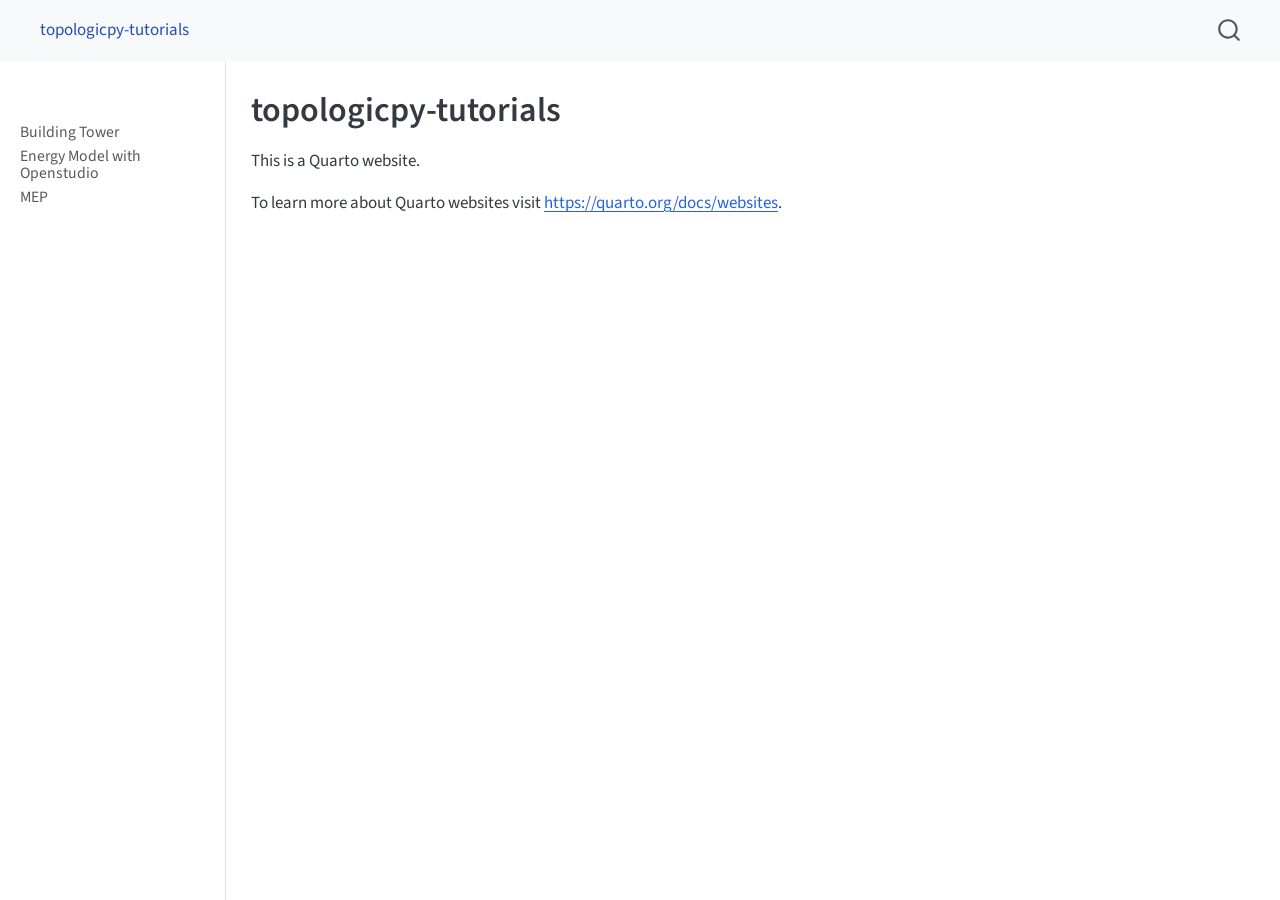
==== index.html @ 781d4021 "Deploying to gh-pages from @ jgunstone/topologicpy@fc173b218eaef3ebe92a2e4ca13ceb3c57551bf5 🚀" ====
<!DOCTYPE html>
<html xmlns="http://www.w3.org/1999/xhtml" lang="en" xml:lang="en"><head>

<meta charset="utf-8">
<meta name="generator" content="quarto-1.8.27">

<meta name="viewport" content="width=device-width, initial-scale=1.0, user-scalable=yes">


<title>topologicpy-tutorials</title>
<style>
code{white-space: pre-wrap;}
span.smallcaps{font-variant: small-caps;}
div.columns{display: flex; gap: min(4vw, 1.5em);}
div.column{flex: auto; overflow-x: auto;}
div.hanging-indent{margin-left: 1.5em; text-indent: -1.5em;}
ul.task-list{list-style: none;}
ul.task-list li input[type="checkbox"] {
  width: 0.8em;
  margin: 0 0.8em 0.2em -1em; /* quarto-specific, see https://github.com/quarto-dev/quarto-cli/issues/4556 */ 
  vertical-align: middle;
}
</style>


<script src="site_libs/quarto-nav/quarto-nav.js"></script>
<script src="site_libs/quarto-nav/headroom.min.js"></script>
<script src="site_libs/clipboard/clipboard.min.js"></script>
<script src="site_libs/quarto-search/autocomplete.umd.js"></script>
<script src="site_libs/quarto-search/fuse.min.js"></script>
<script src="site_libs/quarto-search/quarto-search.js"></script>
<meta name="quarto:offset" content="./">
<script src="site_libs/quarto-html/quarto.js" type="module"></script>
<script src="site_libs/quarto-html/tabsets/tabsets.js" type="module"></script>
<script src="site_libs/quarto-html/axe/axe-check.js" type="module"></script>
<script src="site_libs/quarto-html/popper.min.js"></script>
<script src="site_libs/quarto-html/tippy.umd.min.js"></script>
<script src="site_libs/quarto-html/anchor.min.js"></script>
<link href="site_libs/quarto-html/tippy.css" rel="stylesheet">
<link href="site_libs/quarto-html/quarto-syntax-highlighting-ed96de9b727972fe78a7b5d16c58bf87.css" rel="stylesheet" id="quarto-text-highlighting-styles">
<script src="site_libs/bootstrap/bootstrap.min.js"></script>
<link href="site_libs/bootstrap/bootstrap-icons.css" rel="stylesheet">
<link href="site_libs/bootstrap/bootstrap-5a39f90c390e904bb61d22d5c4eae9eb.min.css" rel="stylesheet" append-hash="true" id="quarto-bootstrap" data-mode="light">
<script id="quarto-search-options" type="application/json">{
  "location": "navbar",
  "copy-button": false,
  "collapse-after": 3,
  "panel-placement": "end",
  "type": "overlay",
  "limit": 50,
  "keyboard-shortcut": [
    "f",
    "/",
    "s"
  ],
  "show-item-context": false,
  "language": {
    "search-no-results-text": "No results",
    "search-matching-documents-text": "matching documents",
    "search-copy-link-title": "Copy link to search",
    "search-hide-matches-text": "Hide additional matches",
    "search-more-match-text": "more match in this document",
    "search-more-matches-text": "more matches in this document",
    "search-clear-button-title": "Clear",
    "search-text-placeholder": "",
    "search-detached-cancel-button-title": "Cancel",
    "search-submit-button-title": "Submit",
    "search-label": "Search"
  }
}</script>


<link rel="stylesheet" href="styles.css">
</head>

<body class="nav-sidebar docked nav-fixed quarto-light">

<div id="quarto-search-results"></div>
  <header id="quarto-header" class="headroom fixed-top">
    <nav class="navbar navbar-expand-lg " data-bs-theme="dark">
      <div class="navbar-container container-fluid">
            <div id="quarto-search" class="" title="Search"></div>
          <button class="navbar-toggler" type="button" data-bs-toggle="collapse" data-bs-target="#navbarCollapse" aria-controls="navbarCollapse" role="menu" aria-expanded="false" aria-label="Toggle navigation" onclick="if (window.quartoToggleHeadroom) { window.quartoToggleHeadroom(); }">
  <span class="navbar-toggler-icon"></span>
</button>
          <div class="collapse navbar-collapse" id="navbarCollapse">
            <ul class="navbar-nav navbar-nav-scroll me-auto">
  <li class="nav-item">
    <a class="nav-link active" href="./index.html" aria-current="page"> 
<span class="menu-text">topologicpy-tutorials</span></a>
  </li>  
</ul>
          </div> <!-- /navcollapse -->
            <div class="quarto-navbar-tools">
</div>
      </div> <!-- /container-fluid -->
    </nav>
  <nav class="quarto-secondary-nav">
    <div class="container-fluid d-flex">
      <button type="button" class="quarto-btn-toggle btn" data-bs-toggle="collapse" role="button" data-bs-target=".quarto-sidebar-collapse-item" aria-controls="quarto-sidebar" aria-expanded="false" aria-label="Toggle sidebar navigation" onclick="if (window.quartoToggleHeadroom) { window.quartoToggleHeadroom(); }">
        <i class="bi bi-layout-text-sidebar-reverse"></i>
      </button>
        <nav class="quarto-page-breadcrumbs" aria-label="breadcrumb"><ol class="breadcrumb"><li class="breadcrumb-item">topologicpy-tutorials</li></ol></nav>
        <a class="flex-grow-1" role="navigation" data-bs-toggle="collapse" data-bs-target=".quarto-sidebar-collapse-item" aria-controls="quarto-sidebar" aria-expanded="false" aria-label="Toggle sidebar navigation" onclick="if (window.quartoToggleHeadroom) { window.quartoToggleHeadroom(); }">      
        </a>
      <button type="button" class="btn quarto-search-button" aria-label="Search" onclick="window.quartoOpenSearch();">
        <i class="bi bi-search"></i>
      </button>
    </div>
  </nav>
</header>
<!-- content -->
<div id="quarto-content" class="quarto-container page-columns page-rows-contents page-layout-article page-navbar">
<!-- sidebar -->
  <nav id="quarto-sidebar" class="sidebar collapse collapse-horizontal quarto-sidebar-collapse-item sidebar-navigation docked overflow-auto">
        <div class="mt-2 flex-shrink-0 align-items-center">
        <div class="sidebar-search">
        <div id="quarto-search" class="" title="Search"></div>
        </div>
        </div>
    <div class="sidebar-menu-container"> 
    <ul class="list-unstyled mt-1">
        <li class="sidebar-item">
  <div class="sidebar-item-container"> 
  <a href="./Building_Tower.html" class="sidebar-item-text sidebar-link">
 <span class="menu-text">Building Tower</span></a>
  </div>
</li>
        <li class="sidebar-item">
  <div class="sidebar-item-container"> 
  <a href="./EnergyModel.html" class="sidebar-item-text sidebar-link">
 <span class="menu-text">Energy Model with Openstudio</span></a>
  </div>
</li>
        <li class="sidebar-item">
  <div class="sidebar-item-container"> 
  <a href="./MEP.html" class="sidebar-item-text sidebar-link">
 <span class="menu-text">MEP</span></a>
  </div>
</li>
    </ul>
    </div>
</nav>
<div id="quarto-sidebar-glass" class="quarto-sidebar-collapse-item" data-bs-toggle="collapse" data-bs-target=".quarto-sidebar-collapse-item"></div>
<!-- margin-sidebar -->
    <div id="quarto-margin-sidebar" class="sidebar margin-sidebar zindex-bottom">
        
    </div>
<!-- main -->
<main class="content" id="quarto-document-content">

<header id="title-block-header" class="quarto-title-block default">
<div class="quarto-title">
<h1 class="title">topologicpy-tutorials</h1>
</div>



<div class="quarto-title-meta">

    
  
    
  </div>
  


</header>


<p>This is a Quarto website.</p>
<p>To learn more about Quarto websites visit <a href="https://quarto.org/docs/websites" class="uri">https://quarto.org/docs/websites</a>.</p>



</main> <!-- /main -->
<script id="quarto-html-after-body" type="application/javascript">
  window.document.addEventListener("DOMContentLoaded", function (event) {
    const icon = "";
    const anchorJS = new window.AnchorJS();
    anchorJS.options = {
      placement: 'right',
      icon: icon
    };
    anchorJS.add('.anchored');
    const isCodeAnnotation = (el) => {
      for (const clz of el.classList) {
        if (clz.startsWith('code-annotation-')) {                     
          return true;
        }
      }
      return false;
    }
    const onCopySuccess = function(e) {
      // button target
      const button = e.trigger;
      // don't keep focus
      button.blur();
      // flash "checked"
      button.classList.add('code-copy-button-checked');
      var currentTitle = button.getAttribute("title");
      button.setAttribute("title", "Copied!");
      let tooltip;
      if (window.bootstrap) {
        button.setAttribute("data-bs-toggle", "tooltip");
        button.setAttribute("data-bs-placement", "left");
        button.setAttribute("data-bs-title", "Copied!");
        tooltip = new bootstrap.Tooltip(button, 
          { trigger: "manual", 
            customClass: "code-copy-button-tooltip",
            offset: [0, -8]});
        tooltip.show();    
      }
      setTimeout(function() {
        if (tooltip) {
          tooltip.hide();
          button.removeAttribute("data-bs-title");
          button.removeAttribute("data-bs-toggle");
          button.removeAttribute("data-bs-placement");
        }
        button.setAttribute("title", currentTitle);
        button.classList.remove('code-copy-button-checked');
      }, 1000);
      // clear code selection
      e.clearSelection();
    }
    const getTextToCopy = function(trigger) {
      const outerScaffold = trigger.parentElement.cloneNode(true);
      const codeEl = outerScaffold.querySelector('code');
      for (const childEl of codeEl.children) {
        if (isCodeAnnotation(childEl)) {
          childEl.remove();
        }
      }
      return codeEl.innerText;
    }
    const clipboard = new window.ClipboardJS('.code-copy-button:not([data-in-quarto-modal])', {
      text: getTextToCopy
    });
    clipboard.on('success', onCopySuccess);
    if (window.document.getElementById('quarto-embedded-source-code-modal')) {
      const clipboardModal = new window.ClipboardJS('.code-copy-button[data-in-quarto-modal]', {
        text: getTextToCopy,
        container: window.document.getElementById('quarto-embedded-source-code-modal')
      });
      clipboardModal.on('success', onCopySuccess);
    }
      var localhostRegex = new RegExp(/^(?:http|https):\/\/localhost\:?[0-9]*\//);
      var mailtoRegex = new RegExp(/^mailto:/);
        var filterRegex = new RegExp('/' + window.location.host + '/');
      var isInternal = (href) => {
          return filterRegex.test(href) || localhostRegex.test(href) || mailtoRegex.test(href);
      }
      // Inspect non-navigation links and adorn them if external
     var links = window.document.querySelectorAll('a[href]:not(.nav-link):not(.navbar-brand):not(.toc-action):not(.sidebar-link):not(.sidebar-item-toggle):not(.pagination-link):not(.no-external):not([aria-hidden]):not(.dropdown-item):not(.quarto-navigation-tool):not(.about-link)');
      for (var i=0; i<links.length; i++) {
        const link = links[i];
        if (!isInternal(link.href)) {
          // undo the damage that might have been done by quarto-nav.js in the case of
          // links that we want to consider external
          if (link.dataset.originalHref !== undefined) {
            link.href = link.dataset.originalHref;
          }
        }
      }
    function tippyHover(el, contentFn, onTriggerFn, onUntriggerFn) {
      const config = {
        allowHTML: true,
        maxWidth: 500,
        delay: 100,
        arrow: false,
        appendTo: function(el) {
            return el.parentElement;
        },
        interactive: true,
        interactiveBorder: 10,
        theme: 'quarto',
        placement: 'bottom-start',
      };
      if (contentFn) {
        config.content = contentFn;
      }
      if (onTriggerFn) {
        config.onTrigger = onTriggerFn;
      }
      if (onUntriggerFn) {
        config.onUntrigger = onUntriggerFn;
      }
      window.tippy(el, config); 
    }
    const noterefs = window.document.querySelectorAll('a[role="doc-noteref"]');
    for (var i=0; i<noterefs.length; i++) {
      const ref = noterefs[i];
      tippyHover(ref, function() {
        // use id or data attribute instead here
        let href = ref.getAttribute('data-footnote-href') || ref.getAttribute('href');
        try { href = new URL(href).hash; } catch {}
        const id = href.replace(/^#\/?/, "");
        const note = window.document.getElementById(id);
        if (note) {
          return note.innerHTML;
        } else {
          return "";
        }
      });
    }
    const xrefs = window.document.querySelectorAll('a.quarto-xref');
    const processXRef = (id, note) => {
      // Strip column container classes
      const stripColumnClz = (el) => {
        el.classList.remove("page-full", "page-columns");
        if (el.children) {
          for (const child of el.children) {
            stripColumnClz(child);
          }
        }
      }
      stripColumnClz(note)
      if (id === null || id.startsWith('sec-')) {
        // Special case sections, only their first couple elements
        const container = document.createElement("div");
        if (note.children && note.children.length > 2) {
          container.appendChild(note.children[0].cloneNode(true));
          for (let i = 1; i < note.children.length; i++) {
            const child = note.children[i];
            if (child.tagName === "P" && child.innerText === "") {
              continue;
            } else {
              container.appendChild(child.cloneNode(true));
              break;
            }
          }
          if (window.Quarto?.typesetMath) {
            window.Quarto.typesetMath(container);
          }
          return container.innerHTML
        } else {
          if (window.Quarto?.typesetMath) {
            window.Quarto.typesetMath(note);
          }
          return note.innerHTML;
        }
      } else {
        // Remove any anchor links if they are present
        const anchorLink = note.querySelector('a.anchorjs-link');
        if (anchorLink) {
          anchorLink.remove();
        }
        if (window.Quarto?.typesetMath) {
          window.Quarto.typesetMath(note);
        }
        if (note.classList.contains("callout")) {
          return note.outerHTML;
        } else {
          return note.innerHTML;
        }
      }
    }
    for (var i=0; i<xrefs.length; i++) {
      const xref = xrefs[i];
      tippyHover(xref, undefined, function(instance) {
        instance.disable();
        let url = xref.getAttribute('href');
        let hash = undefined; 
        if (url.startsWith('#')) {
          hash = url;
        } else {
          try { hash = new URL(url).hash; } catch {}
        }
        if (hash) {
          const id = hash.replace(/^#\/?/, "");
          const note = window.document.getElementById(id);
          if (note !== null) {
            try {
              const html = processXRef(id, note.cloneNode(true));
              instance.setContent(html);
            } finally {
              instance.enable();
              instance.show();
            }
          } else {
            // See if we can fetch this
            fetch(url.split('#')[0])
            .then(res => res.text())
            .then(html => {
              const parser = new DOMParser();
              const htmlDoc = parser.parseFromString(html, "text/html");
              const note = htmlDoc.getElementById(id);
              if (note !== null) {
                const html = processXRef(id, note);
                instance.setContent(html);
              } 
            }).finally(() => {
              instance.enable();
              instance.show();
            });
          }
        } else {
          // See if we can fetch a full url (with no hash to target)
          // This is a special case and we should probably do some content thinning / targeting
          fetch(url)
          .then(res => res.text())
          .then(html => {
            const parser = new DOMParser();
            const htmlDoc = parser.parseFromString(html, "text/html");
            const note = htmlDoc.querySelector('main.content');
            if (note !== null) {
              // This should only happen for chapter cross references
              // (since there is no id in the URL)
              // remove the first header
              if (note.children.length > 0 && note.children[0].tagName === "HEADER") {
                note.children[0].remove();
              }
              const html = processXRef(null, note);
              instance.setContent(html);
            } 
          }).finally(() => {
            instance.enable();
            instance.show();
          });
        }
      }, function(instance) {
      });
    }
        let selectedAnnoteEl;
        const selectorForAnnotation = ( cell, annotation) => {
          let cellAttr = 'data-code-cell="' + cell + '"';
          let lineAttr = 'data-code-annotation="' +  annotation + '"';
          const selector = 'span[' + cellAttr + '][' + lineAttr + ']';
          return selector;
        }
        const selectCodeLines = (annoteEl) => {
          const doc = window.document;
          const targetCell = annoteEl.getAttribute("data-target-cell");
          const targetAnnotation = annoteEl.getAttribute("data-target-annotation");
          const annoteSpan = window.document.querySelector(selectorForAnnotation(targetCell, targetAnnotation));
          const lines = annoteSpan.getAttribute("data-code-lines").split(",");
          const lineIds = lines.map((line) => {
            return targetCell + "-" + line;
          })
          let top = null;
          let height = null;
          let parent = null;
          if (lineIds.length > 0) {
              //compute the position of the single el (top and bottom and make a div)
              const el = window.document.getElementById(lineIds[0]);
              top = el.offsetTop;
              height = el.offsetHeight;
              parent = el.parentElement.parentElement;
            if (lineIds.length > 1) {
              const lastEl = window.document.getElementById(lineIds[lineIds.length - 1]);
              const bottom = lastEl.offsetTop + lastEl.offsetHeight;
              height = bottom - top;
            }
            if (top !== null && height !== null && parent !== null) {
              // cook up a div (if necessary) and position it 
              let div = window.document.getElementById("code-annotation-line-highlight");
              if (div === null) {
                div = window.document.createElement("div");
                div.setAttribute("id", "code-annotation-line-highlight");
                div.style.position = 'absolute';
                parent.appendChild(div);
              }
              div.style.top = top - 2 + "px";
              div.style.height = height + 4 + "px";
              div.style.left = 0;
              let gutterDiv = window.document.getElementById("code-annotation-line-highlight-gutter");
              if (gutterDiv === null) {
                gutterDiv = window.document.createElement("div");
                gutterDiv.setAttribute("id", "code-annotation-line-highlight-gutter");
                gutterDiv.style.position = 'absolute';
                const codeCell = window.document.getElementById(targetCell);
                const gutter = codeCell.querySelector('.code-annotation-gutter');
                gutter.appendChild(gutterDiv);
              }
              gutterDiv.style.top = top - 2 + "px";
              gutterDiv.style.height = height + 4 + "px";
            }
            selectedAnnoteEl = annoteEl;
          }
        };
        const unselectCodeLines = () => {
          const elementsIds = ["code-annotation-line-highlight", "code-annotation-line-highlight-gutter"];
          elementsIds.forEach((elId) => {
            const div = window.document.getElementById(elId);
            if (div) {
              div.remove();
            }
          });
          selectedAnnoteEl = undefined;
        };
          // Handle positioning of the toggle
      window.addEventListener(
        "resize",
        throttle(() => {
          elRect = undefined;
          if (selectedAnnoteEl) {
            selectCodeLines(selectedAnnoteEl);
          }
        }, 10)
      );
      function throttle(fn, ms) {
      let throttle = false;
      let timer;
        return (...args) => {
          if(!throttle) { // first call gets through
              fn.apply(this, args);
              throttle = true;
          } else { // all the others get throttled
              if(timer) clearTimeout(timer); // cancel #2
              timer = setTimeout(() => {
                fn.apply(this, args);
                timer = throttle = false;
              }, ms);
          }
        };
      }
        // Attach click handler to the DT
        const annoteDls = window.document.querySelectorAll('dt[data-target-cell]');
        for (const annoteDlNode of annoteDls) {
          annoteDlNode.addEventListener('click', (event) => {
            const clickedEl = event.target;
            if (clickedEl !== selectedAnnoteEl) {
              unselectCodeLines();
              const activeEl = window.document.querySelector('dt[data-target-cell].code-annotation-active');
              if (activeEl) {
                activeEl.classList.remove('code-annotation-active');
              }
              selectCodeLines(clickedEl);
              clickedEl.classList.add('code-annotation-active');
            } else {
              // Unselect the line
              unselectCodeLines();
              clickedEl.classList.remove('code-annotation-active');
            }
          });
        }
    const findCites = (el) => {
      const parentEl = el.parentElement;
      if (parentEl) {
        const cites = parentEl.dataset.cites;
        if (cites) {
          return {
            el,
            cites: cites.split(' ')
          };
        } else {
          return findCites(el.parentElement)
        }
      } else {
        return undefined;
      }
    };
    var bibliorefs = window.document.querySelectorAll('a[role="doc-biblioref"]');
    for (var i=0; i<bibliorefs.length; i++) {
      const ref = bibliorefs[i];
      const citeInfo = findCites(ref);
      if (citeInfo) {
        tippyHover(citeInfo.el, function() {
          var popup = window.document.createElement('div');
          citeInfo.cites.forEach(function(cite) {
            var citeDiv = window.document.createElement('div');
            citeDiv.classList.add('hanging-indent');
            citeDiv.classList.add('csl-entry');
            var biblioDiv = window.document.getElementById('ref-' + cite);
            if (biblioDiv) {
              citeDiv.innerHTML = biblioDiv.innerHTML;
            }
            popup.appendChild(citeDiv);
          });
          return popup.innerHTML;
        });
      }
    }
  });
  </script>
</div> <!-- /content -->




</body></html>
---- site_libs/quarto-html/tippy.css ----
.tippy-box[data-animation=fade][data-state=hidden]{opacity:0}[data-tippy-root]{max-width:calc(100vw - 10px)}.tippy-box{position:relative;background-color:#333;color:#fff;border-radius:4px;font-size:14px;line-height:1.4;white-space:normal;outline:0;transition-property:transform,visibility,opacity}.tippy-box[data-placement^=top]>.tippy-arrow{bottom:0}.tippy-box[data-placement^=top]>.tippy-arrow:before{bottom:-7px;left:0;border-width:8px 8px 0;border-top-color:initial;transform-origin:center top}.tippy-box[data-placement^=bottom]>.tippy-arrow{top:0}.tippy-box[data-placement^=bottom]>.tippy-arrow:before{top:-7px;left:0;border-width:0 8px 8px;border-bottom-color:initial;transform-origin:center bottom}.tippy-box[data-placement^=left]>.tippy-arrow{right:0}.tippy-box[data-placement^=left]>.tippy-arrow:before{border-width:8px 0 8px 8px;border-left-color:initial;right:-7px;transform-origin:center left}.tippy-box[data-placement^=right]>.tippy-arrow{left:0}.tippy-box[data-placement^=right]>.tippy-arrow:before{left:-7px;border-width:8px 8px 8px 0;border-right-color:initial;transform-origin:center right}.tippy-box[data-inertia][data-state=visible]{transition-timing-function:cubic-bezier(.54,1.5,.38,1.11)}.tippy-arrow{width:16px;height:16px;color:#333}.tippy-arrow:before{content:"";position:absolute;border-color:transparent;border-style:solid}.tippy-content{position:relative;padding:5px 9px;z-index:1}
---- site_libs/quarto-html/quarto-syntax-highlighting-ed96de9b727972fe78a7b5d16c58bf87.css ----
/* quarto syntax highlight colors */
:root {
  --quarto-hl-ot-color: #003B4F;
  --quarto-hl-at-color: #657422;
  --quarto-hl-ss-color: #20794D;
  --quarto-hl-an-color: #5E5E5E;
  --quarto-hl-fu-color: #4758AB;
  --quarto-hl-st-color: #20794D;
  --quarto-hl-cf-color: #003B4F;
  --quarto-hl-op-color: #5E5E5E;
  --quarto-hl-er-color: #AD0000;
  --quarto-hl-bn-color: #AD0000;
  --quarto-hl-al-color: #AD0000;
  --quarto-hl-va-color: #111111;
  --quarto-hl-bu-color: inherit;
  --quarto-hl-ex-color: inherit;
  --quarto-hl-pp-color: #AD0000;
  --quarto-hl-in-color: #5E5E5E;
  --quarto-hl-vs-color: #20794D;
  --quarto-hl-wa-color: #5E5E5E;
  --quarto-hl-do-color: #5E5E5E;
  --quarto-hl-im-color: #00769E;
  --quarto-hl-ch-color: #20794D;
  --quarto-hl-dt-color: #AD0000;
  --quarto-hl-fl-color: #AD0000;
  --quarto-hl-co-color: #5E5E5E;
  --quarto-hl-cv-color: #5E5E5E;
  --quarto-hl-cn-color: #8f5902;
  --quarto-hl-sc-color: #5E5E5E;
  --quarto-hl-dv-color: #AD0000;
  --quarto-hl-kw-color: #003B4F;
}

/* other quarto variables */
:root {
  --quarto-font-monospace: SFMono-Regular, Menlo, Monaco, Consolas, "Liberation Mono", "Courier New", monospace;
}

/* syntax highlight based on Pandoc's rules */
pre > code.sourceCode > span {
  color: #003B4F;
}

code.sourceCode > span {
  color: #003B4F;
}

div.sourceCode,
div.sourceCode pre.sourceCode {
  color: #003B4F;
}

/* Normal */
code span {
  color: #003B4F;
}

/* Alert */
code span.al {
  color: #AD0000;
  font-style: inherit;
}

/* Annotation */
code span.an {
  color: #5E5E5E;
  font-style: inherit;
}

/* Attribute */
code span.at {
  color: #657422;
  font-style: inherit;
}

/* BaseN */
code span.bn {
  color: #AD0000;
  font-style: inherit;
}

/* BuiltIn */
code span.bu {
  font-style: inherit;
}

/* ControlFlow */
code span.cf {
  color: #003B4F;
  font-weight: bold;
  font-style: inherit;
}

/* Char */
code span.ch {
  color: #20794D;
  font-style: inherit;
}

/* Constant */
code span.cn {
  color: #8f5902;
  font-style: inherit;
}

/* Comment */
code span.co {
  color: #5E5E5E;
  font-style: inherit;
}

/* CommentVar */
code span.cv {
  color: #5E5E5E;
  font-style: italic;
}

/* Documentation */
code span.do {
  color: #5E5E5E;
  font-style: italic;
}

/* DataType */
code span.dt {
  color: #AD0000;
  font-style: inherit;
}

/* DecVal */
code span.dv {
  color: #AD0000;
  font-style: inherit;
}

/* Error */
code span.er {
  color: #AD0000;
  font-style: inherit;
}

/* Extension */
code span.ex {
  font-style: inherit;
}

/* Float */
code span.fl {
  color: #AD0000;
  font-style: inherit;
}

/* Function */
code span.fu {
  color: #4758AB;
  font-style: inherit;
}

/* Import */
code span.im {
  color: #00769E;
  font-style: inherit;
}

/* Information */
code span.in {
  color: #5E5E5E;
  font-style: inherit;
}

/* Keyword */
code span.kw {
  color: #003B4F;
  font-weight: bold;
  font-style: inherit;
}

/* Operator */
code span.op {
  color: #5E5E5E;
  font-style: inherit;
}

/* Other */
code span.ot {
  color: #003B4F;
  font-style: inherit;
}

/* Preprocessor */
code span.pp {
  color: #AD0000;
  font-style: inherit;
}

/* SpecialChar */
code span.sc {
  color: #5E5E5E;
  font-style: inherit;
}

/* SpecialString */
code span.ss {
  color: #20794D;
  font-style: inherit;
}

/* String */
code span.st {
  color: #20794D;
  font-style: inherit;
}

/* Variable */
code span.va {
  color: #111111;
  font-style: inherit;
}

/* VerbatimString */
code span.vs {
  color: #20794D;
  font-style: inherit;
}

/* Warning */
code span.wa {
  color: #5E5E5E;
  font-style: italic;
}

.prevent-inlining {
  content: "</";
}

/*# sourceMappingURL=0920dd6d7437995b8cdf7429764427b1.css.map */
---- styles.css ----
/* css styles */
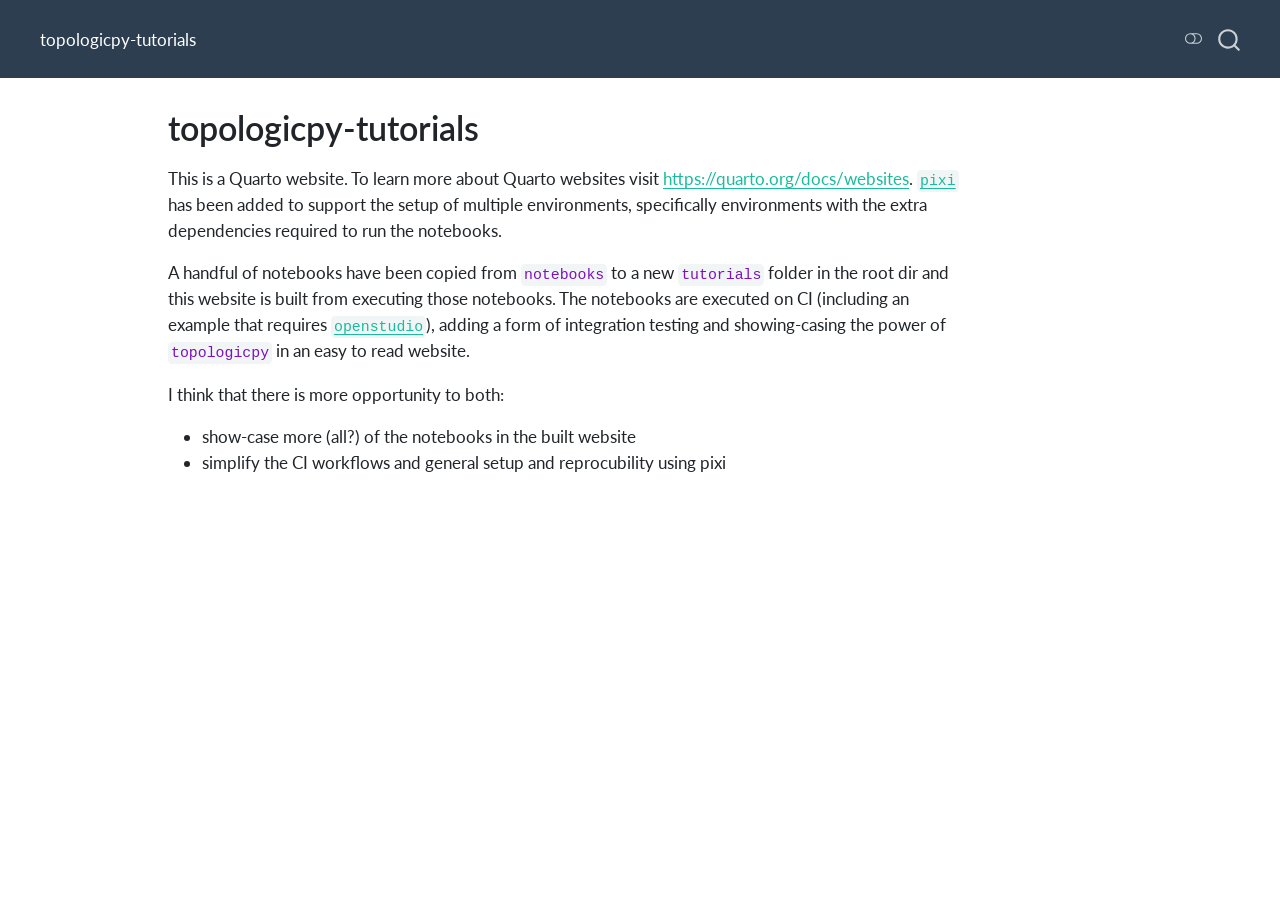
==== commit ed44770f: "Deploying to gh-pages from @ jgunstone/topologicpy@c0ef4512e429c3b437f8499de132da618a3600ac 🚀" ====
--- a/index.html
+++ b/index.html
@@ -37,10 +37,14 @@
 <script src="site_libs/quarto-html/tippy.umd.min.js"></script>
 <script src="site_libs/quarto-html/anchor.min.js"></script>
 <link href="site_libs/quarto-html/tippy.css" rel="stylesheet">
-<link href="site_libs/quarto-html/quarto-syntax-highlighting-ed96de9b727972fe78a7b5d16c58bf87.css" rel="stylesheet" id="quarto-text-highlighting-styles">
+<link href="site_libs/quarto-html/quarto-syntax-highlighting-ed96de9b727972fe78a7b5d16c58bf87.css" rel="stylesheet" class="quarto-color-scheme" id="quarto-text-highlighting-styles">
+<link href="site_libs/quarto-html/quarto-syntax-highlighting-dark-4d9afe2b8d18ee9fa5d0d57b5ed4214d.css" rel="stylesheet" class="quarto-color-scheme quarto-color-alternate" id="quarto-text-highlighting-styles">
+<link href="site_libs/quarto-html/quarto-syntax-highlighting-ed96de9b727972fe78a7b5d16c58bf87.css" rel="stylesheet" class="quarto-color-scheme-extra" id="quarto-text-highlighting-styles">
 <script src="site_libs/bootstrap/bootstrap.min.js"></script>
 <link href="site_libs/bootstrap/bootstrap-icons.css" rel="stylesheet">
-<link href="site_libs/bootstrap/bootstrap-5a39f90c390e904bb61d22d5c4eae9eb.min.css" rel="stylesheet" append-hash="true" id="quarto-bootstrap" data-mode="light">
+<link href="site_libs/bootstrap/bootstrap-09db7b91c76ad24a862351fa19b58de7.min.css" rel="stylesheet" append-hash="true" class="quarto-color-scheme" id="quarto-bootstrap" data-mode="light">
+<link href="site_libs/bootstrap/bootstrap-dark-cad6db429cd7bb5a19799e7468fdf4a5.min.css" rel="stylesheet" append-hash="true" class="quarto-color-scheme quarto-color-alternate" id="quarto-bootstrap" data-mode="dark">
+<link href="site_libs/bootstrap/bootstrap-09db7b91c76ad24a862351fa19b58de7.min.css" rel="stylesheet" append-hash="true" class="quarto-color-scheme-extra" id="quarto-bootstrap" data-mode="light">
 <script id="quarto-search-options" type="application/json">{
   "location": "navbar",
   "copy-button": false,
@@ -73,7 +77,169 @@
 <link rel="stylesheet" href="styles.css">
 </head>
 
-<body class="nav-sidebar docked nav-fixed quarto-light">
+<body class="nav-fixed quarto-light"><script id="quarto-html-before-body" type="application/javascript">
+    const toggleBodyColorMode = (bsSheetEl) => {
+      const mode = bsSheetEl.getAttribute("data-mode");
+      const bodyEl = window.document.querySelector("body");
+      if (mode === "dark") {
+        bodyEl.classList.add("quarto-dark");
+        bodyEl.classList.remove("quarto-light");
+      } else {
+        bodyEl.classList.add("quarto-light");
+        bodyEl.classList.remove("quarto-dark");
+      }
+    }
+    const toggleBodyColorPrimary = () => {
+      const bsSheetEl = window.document.querySelector("link#quarto-bootstrap:not([rel=disabled-stylesheet])");
+      if (bsSheetEl) {
+        toggleBodyColorMode(bsSheetEl);
+      }
+    }
+    const setColorSchemeToggle = (alternate) => {
+      const toggles = window.document.querySelectorAll('.quarto-color-scheme-toggle');
+      for (let i=0; i < toggles.length; i++) {
+        const toggle = toggles[i];
+        if (toggle) {
+          if (alternate) {
+            toggle.classList.add("alternate");
+          } else {
+            toggle.classList.remove("alternate");
+          }
+        }
+      }
+    };
+    const toggleColorMode = (alternate) => {
+      // Switch the stylesheets
+      const primaryStylesheets = window.document.querySelectorAll('link.quarto-color-scheme:not(.quarto-color-alternate)');
+      const alternateStylesheets = window.document.querySelectorAll('link.quarto-color-scheme.quarto-color-alternate');
+      manageTransitions('#quarto-margin-sidebar .nav-link', false);
+      if (alternate) {
+        // note: dark is layered on light, we don't disable primary!
+        enableStylesheet(alternateStylesheets);
+        for (const sheetNode of alternateStylesheets) {
+          if (sheetNode.id === "quarto-bootstrap") {
+            toggleBodyColorMode(sheetNode);
+          }
+        }
+      } else {
+        disableStylesheet(alternateStylesheets);
+        enableStylesheet(primaryStylesheets)
+        toggleBodyColorPrimary();
+      }
+      manageTransitions('#quarto-margin-sidebar .nav-link', true);
+      // Switch the toggles
+      setColorSchemeToggle(alternate)
+      // Hack to workaround the fact that safari doesn't
+      // properly recolor the scrollbar when toggling (#1455)
+      if (navigator.userAgent.indexOf('Safari') > 0 && navigator.userAgent.indexOf('Chrome') == -1) {
+        manageTransitions("body", false);
+        window.scrollTo(0, 1);
+        setTimeout(() => {
+          window.scrollTo(0, 0);
+          manageTransitions("body", true);
+        }, 40);
+      }
+    }
+    const disableStylesheet = (stylesheets) => {
+      for (let i=0; i < stylesheets.length; i++) {
+        const stylesheet = stylesheets[i];
+        stylesheet.rel = 'disabled-stylesheet';
+      }
+    }
+    const enableStylesheet = (stylesheets) => {
+      for (let i=0; i < stylesheets.length; i++) {
+        const stylesheet = stylesheets[i];
+        if(stylesheet.rel !== 'stylesheet') { // for Chrome, which will still FOUC without this check
+          stylesheet.rel = 'stylesheet';
+        }
+      }
+    }
+    const manageTransitions = (selector, allowTransitions) => {
+      const els = window.document.querySelectorAll(selector);
+      for (let i=0; i < els.length; i++) {
+        const el = els[i];
+        if (allowTransitions) {
+          el.classList.remove('notransition');
+        } else {
+          el.classList.add('notransition');
+        }
+      }
+    }
+    const isFileUrl = () => {
+      return window.location.protocol === 'file:';
+    }
+    const hasAlternateSentinel = () => {
+      let styleSentinel = getColorSchemeSentinel();
+      if (styleSentinel !== null) {
+        return styleSentinel === "alternate";
+      } else {
+        return false;
+      }
+    }
+    const setStyleSentinel = (alternate) => {
+      const value = alternate ? "alternate" : "default";
+      if (!isFileUrl()) {
+        window.localStorage.setItem("quarto-color-scheme", value);
+      } else {
+        localAlternateSentinel = value;
+      }
+    }
+    const getColorSchemeSentinel = () => {
+      if (!isFileUrl()) {
+        const storageValue = window.localStorage.getItem("quarto-color-scheme");
+        return storageValue != null ? storageValue : localAlternateSentinel;
+      } else {
+        return localAlternateSentinel;
+      }
+    }
+    const toggleGiscusIfUsed = (isAlternate, darkModeDefault) => {
+      const baseTheme = document.querySelector('#giscus-base-theme')?.value ?? 'light';
+      const alternateTheme = document.querySelector('#giscus-alt-theme')?.value ?? 'dark';
+      let newTheme = '';
+      if(authorPrefersDark) {
+        newTheme = isAlternate ? baseTheme : alternateTheme;
+      } else {
+        newTheme = isAlternate ? alternateTheme : baseTheme;
+      }
+      const changeGiscusTheme = () => {
+        // From: https://github.com/giscus/giscus/issues/336
+        const sendMessage = (message) => {
+          const iframe = document.querySelector('iframe.giscus-frame');
+          if (!iframe) return;
+          iframe.contentWindow.postMessage({ giscus: message }, 'https://giscus.app');
+        }
+        sendMessage({
+          setConfig: {
+            theme: newTheme
+          }
+        });
+      }
+      const isGiscussLoaded = window.document.querySelector('iframe.giscus-frame') !== null;
+      if (isGiscussLoaded) {
+        changeGiscusTheme();
+      }
+    };
+    const authorPrefersDark = false;
+    const darkModeDefault = authorPrefersDark;
+      document.querySelector('link#quarto-text-highlighting-styles.quarto-color-scheme-extra').rel = 'disabled-stylesheet';
+      document.querySelector('link#quarto-bootstrap.quarto-color-scheme-extra').rel = 'disabled-stylesheet';
+    let localAlternateSentinel = darkModeDefault ? 'alternate' : 'default';
+    // Dark / light mode switch
+    window.quartoToggleColorScheme = () => {
+      // Read the current dark / light value
+      let toAlternate = !hasAlternateSentinel();
+      toggleColorMode(toAlternate);
+      setStyleSentinel(toAlternate);
+      toggleGiscusIfUsed(toAlternate, darkModeDefault);
+      window.dispatchEvent(new Event('resize'));
+    };
+    // Switch to dark mode if need be
+    if (hasAlternateSentinel()) {
+      toggleColorMode(true);
+    } else {
+      toggleColorMode(false);
+    }
+  </script>
 
 <div id="quarto-search-results"></div>
   <header id="quarto-header" class="headroom fixed-top">
@@ -92,56 +258,14 @@
 </ul>
           </div> <!-- /navcollapse -->
             <div class="quarto-navbar-tools">
+  <a href="" class="quarto-color-scheme-toggle quarto-navigation-tool  px-1" onclick="window.quartoToggleColorScheme(); return false;" title="Toggle dark mode"><i class="bi"></i></a>
 </div>
       </div> <!-- /container-fluid -->
     </nav>
-  <nav class="quarto-secondary-nav">
-    <div class="container-fluid d-flex">
-      <button type="button" class="quarto-btn-toggle btn" data-bs-toggle="collapse" role="button" data-bs-target=".quarto-sidebar-collapse-item" aria-controls="quarto-sidebar" aria-expanded="false" aria-label="Toggle sidebar navigation" onclick="if (window.quartoToggleHeadroom) { window.quartoToggleHeadroom(); }">
-        <i class="bi bi-layout-text-sidebar-reverse"></i>
-      </button>
-        <nav class="quarto-page-breadcrumbs" aria-label="breadcrumb"><ol class="breadcrumb"><li class="breadcrumb-item">topologicpy-tutorials</li></ol></nav>
-        <a class="flex-grow-1" role="navigation" data-bs-toggle="collapse" data-bs-target=".quarto-sidebar-collapse-item" aria-controls="quarto-sidebar" aria-expanded="false" aria-label="Toggle sidebar navigation" onclick="if (window.quartoToggleHeadroom) { window.quartoToggleHeadroom(); }">      
-        </a>
-      <button type="button" class="btn quarto-search-button" aria-label="Search" onclick="window.quartoOpenSearch();">
-        <i class="bi bi-search"></i>
-      </button>
-    </div>
-  </nav>
 </header>
 <!-- content -->
 <div id="quarto-content" class="quarto-container page-columns page-rows-contents page-layout-article page-navbar">
 <!-- sidebar -->
-  <nav id="quarto-sidebar" class="sidebar collapse collapse-horizontal quarto-sidebar-collapse-item sidebar-navigation docked overflow-auto">
-        <div class="mt-2 flex-shrink-0 align-items-center">
-        <div class="sidebar-search">
-        <div id="quarto-search" class="" title="Search"></div>
-        </div>
-        </div>
-    <div class="sidebar-menu-container"> 
-    <ul class="list-unstyled mt-1">
-        <li class="sidebar-item">
-  <div class="sidebar-item-container"> 
-  <a href="./Building_Tower.html" class="sidebar-item-text sidebar-link">
- <span class="menu-text">Building Tower</span></a>
-  </div>
-</li>
-        <li class="sidebar-item">
-  <div class="sidebar-item-container"> 
-  <a href="./EnergyModel.html" class="sidebar-item-text sidebar-link">
- <span class="menu-text">Energy Model with Openstudio</span></a>
-  </div>
-</li>
-        <li class="sidebar-item">
-  <div class="sidebar-item-container"> 
-  <a href="./MEP.html" class="sidebar-item-text sidebar-link">
- <span class="menu-text">MEP</span></a>
-  </div>
-</li>
-    </ul>
-    </div>
-</nav>
-<div id="quarto-sidebar-glass" class="quarto-sidebar-collapse-item" data-bs-toggle="collapse" data-bs-target=".quarto-sidebar-collapse-item"></div>
 <!-- margin-sidebar -->
     <div id="quarto-margin-sidebar" class="sidebar margin-sidebar zindex-bottom">
         
@@ -149,6 +273,7 @@
 <!-- main -->
 <main class="content" id="quarto-document-content">
 
+
 <header id="title-block-header" class="quarto-title-block default">
 <div class="quarto-title">
 <h1 class="title">topologicpy-tutorials</h1>
@@ -168,14 +293,32 @@
 </header>
 
 
-<p>This is a Quarto website.</p>
-<p>To learn more about Quarto websites visit <a href="https://quarto.org/docs/websites" class="uri">https://quarto.org/docs/websites</a>.</p>
+<p>This is a Quarto website. To learn more about Quarto websites visit <a href="https://quarto.org/docs/websites" class="uri">https://quarto.org/docs/websites</a>. <a href="https://pixi.prefix.dev/latest/"><code>pixi</code></a> has been added to support the setup of multiple environments, specifically environments with the extra dependencies required to run the notebooks.</p>
+<p>A handful of notebooks have been copied from <code>notebooks</code> to a new <code>tutorials</code> folder in the root dir and this website is built from executing those notebooks. The notebooks are executed on CI (including an example that requires <a href="https://openstudio.net/downloads0"><code>openstudio</code></a>), adding a form of integration testing and showing-casing the power of <code>topologicpy</code> in an easy to read website.</p>
+<p>I think that there is more opportunity to both:</p>
+<ul>
+<li>show-case more (all?) of the notebooks in the built website</li>
+<li>simplify the CI workflows and general setup and reprocubility using pixi</li>
+</ul>
 
 
 
 </main> <!-- /main -->
 <script id="quarto-html-after-body" type="application/javascript">
   window.document.addEventListener("DOMContentLoaded", function (event) {
+    // Ensure there is a toggle, if there isn't float one in the top right
+    if (window.document.querySelector('.quarto-color-scheme-toggle') === null) {
+      const a = window.document.createElement('a');
+      a.classList.add('top-right');
+      a.classList.add('quarto-color-scheme-toggle');
+      a.href = "";
+      a.onclick = function() { try { window.quartoToggleColorScheme(); } catch {} return false; };
+      const i = window.document.createElement("i");
+      i.classList.add('bi');
+      a.appendChild(i);
+      window.document.body.appendChild(a);
+    }
+    setColorSchemeToggle(hasAlternateSentinel())
     const icon = "";
     const anchorJS = new window.AnchorJS();
     anchorJS.options = {
--- a/site_libs/quarto-html/quarto-syntax-highlighting-dark-4d9afe2b8d18ee9fa5d0d57b5ed4214d.css
+++ b/site_libs/quarto-html/quarto-syntax-highlighting-dark-4d9afe2b8d18ee9fa5d0d57b5ed4214d.css
@@ -0,0 +1,219 @@
+/* quarto syntax highlight colors */
+:root {
+  --quarto-hl-al-color: #f07178;
+  --quarto-hl-an-color: #d4d0ab;
+  --quarto-hl-at-color: #00e0e0;
+  --quarto-hl-bn-color: #d4d0ab;
+  --quarto-hl-bu-color: #abe338;
+  --quarto-hl-ch-color: #abe338;
+  --quarto-hl-co-color: #f8f8f2;
+  --quarto-hl-cv-color: #ffd700;
+  --quarto-hl-cn-color: #ffd700;
+  --quarto-hl-cf-color: #ffa07a;
+  --quarto-hl-dt-color: #ffa07a;
+  --quarto-hl-dv-color: #d4d0ab;
+  --quarto-hl-do-color: #f8f8f2;
+  --quarto-hl-er-color: #f07178;
+  --quarto-hl-ex-color: #00e0e0;
+  --quarto-hl-fl-color: #d4d0ab;
+  --quarto-hl-fu-color: #ffa07a;
+  --quarto-hl-im-color: #abe338;
+  --quarto-hl-in-color: #d4d0ab;
+  --quarto-hl-kw-color: #ffa07a;
+  --quarto-hl-op-color: #ffa07a;
+  --quarto-hl-ot-color: #00e0e0;
+  --quarto-hl-pp-color: #dcc6e0;
+  --quarto-hl-re-color: #00e0e0;
+  --quarto-hl-sc-color: #abe338;
+  --quarto-hl-ss-color: #abe338;
+  --quarto-hl-st-color: #abe338;
+  --quarto-hl-va-color: #00e0e0;
+  --quarto-hl-vs-color: #abe338;
+  --quarto-hl-wa-color: #dcc6e0;
+}
+
+/* other quarto variables */
+:root {
+  --quarto-font-monospace: SFMono-Regular, Menlo, Monaco, Consolas, "Liberation Mono", "Courier New", monospace;
+}
+
+/* syntax highlight based on Pandoc's rules */
+pre > code.sourceCode > span {
+  color: #f8f8f2;
+}
+
+code.sourceCode > span {
+  color: #f8f8f2;
+}
+
+div.sourceCode,
+div.sourceCode pre.sourceCode {
+  color: #f8f8f2;
+}
+
+/* Normal */
+code span {
+  color: #f8f8f2;
+}
+
+/* Alert */
+code span.al {
+  color: #f07178;
+}
+
+/* Annotation */
+code span.an {
+  color: #d4d0ab;
+}
+
+/* Attribute */
+code span.at {
+  color: #00e0e0;
+}
+
+/* BaseN */
+code span.bn {
+  color: #d4d0ab;
+}
+
+/* BuiltIn */
+code span.bu {
+  color: #abe338;
+}
+
+/* ControlFlow */
+code span.cf {
+  font-weight: bold;
+  color: #ffa07a;
+}
+
+/* Char */
+code span.ch {
+  color: #abe338;
+}
+
+/* Constant */
+code span.cn {
+  color: #ffd700;
+}
+
+/* Comment */
+code span.co {
+  font-style: italic;
+  color: #f8f8f2;
+}
+
+/* CommentVar */
+code span.cv {
+  color: #ffd700;
+}
+
+/* Documentation */
+code span.do {
+  color: #f8f8f2;
+}
+
+/* DataType */
+code span.dt {
+  color: #ffa07a;
+}
+
+/* DecVal */
+code span.dv {
+  color: #d4d0ab;
+}
+
+/* Error */
+code span.er {
+  color: #f07178;
+  text-decoration: underline;
+}
+
+/* Extension */
+code span.ex {
+  font-weight: bold;
+  color: #00e0e0;
+}
+
+/* Float */
+code span.fl {
+  color: #d4d0ab;
+}
+
+/* Function */
+code span.fu {
+  color: #ffa07a;
+}
+
+/* Import */
+code span.im {
+  color: #abe338;
+}
+
+/* Information */
+code span.in {
+  color: #d4d0ab;
+}
+
+/* Keyword */
+code span.kw {
+  font-weight: bold;
+  color: #ffa07a;
+}
+
+/* Operator */
+code span.op {
+  color: #ffa07a;
+}
+
+/* Other */
+code span.ot {
+  color: #00e0e0;
+}
+
+/* Preprocessor */
+code span.pp {
+  color: #dcc6e0;
+}
+
+/* RegionMarker */
+code span.re {
+  background-color: #f8f8f2;
+  color: #00e0e0;
+}
+
+/* SpecialChar */
+code span.sc {
+  color: #abe338;
+}
+
+/* SpecialString */
+code span.ss {
+  color: #abe338;
+}
+
+/* String */
+code span.st {
+  color: #abe338;
+}
+
+/* Variable */
+code span.va {
+  color: #00e0e0;
+}
+
+/* VerbatimString */
+code span.vs {
+  color: #abe338;
+}
+
+/* Warning */
+code span.wa {
+  color: #dcc6e0;
+}
+
+.prevent-inlining {
+  content: "</";
+}
+
+/*# sourceMappingURL=86edf53ecdff796acf02dbceed379426.css.map */
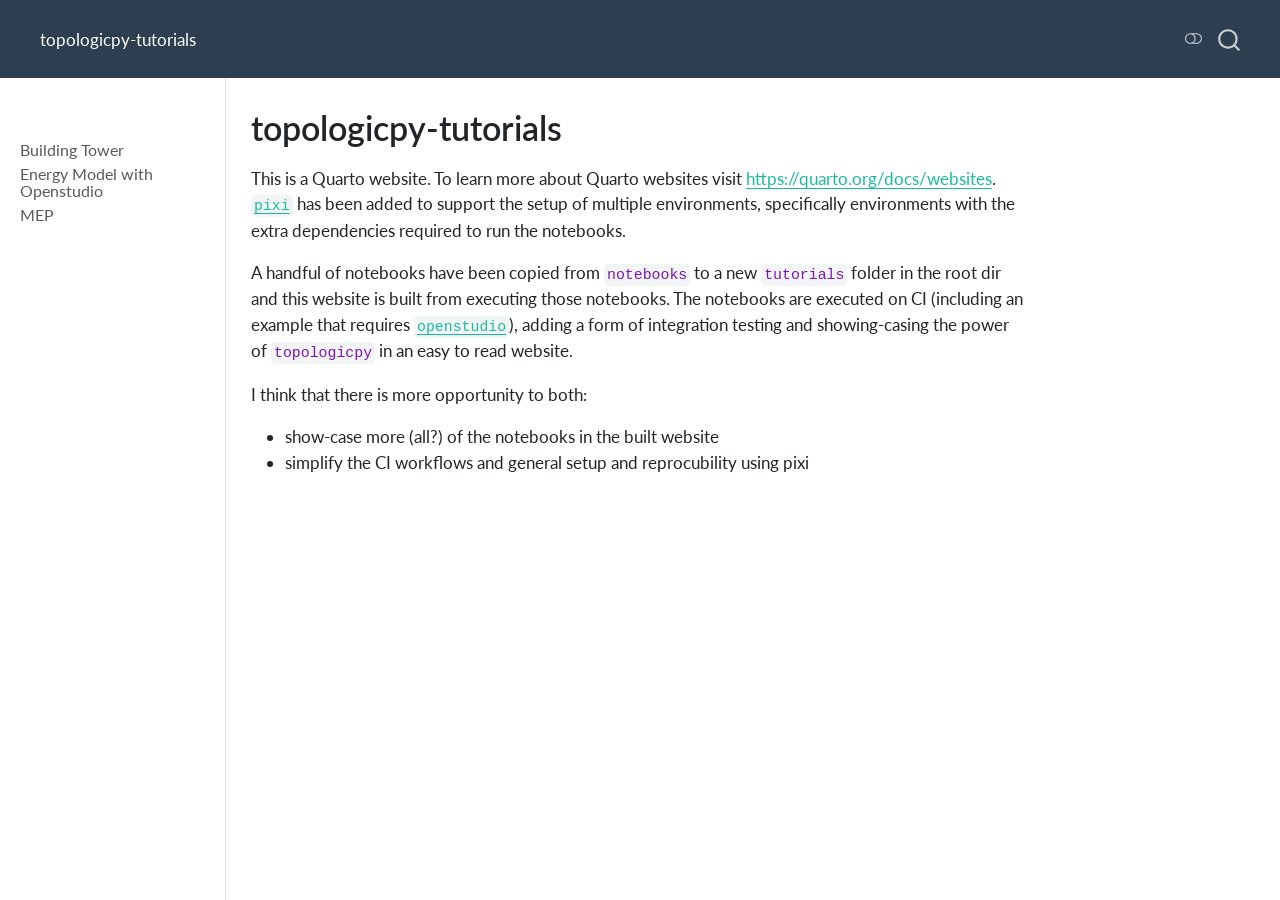
==== commit 57c4ad76: "Deploying to gh-pages from @ jgunstone/topologicpy@32b4f53e07b8be84b5738c17bbd712ce12af39a0 🚀" ====
--- a/index.html
+++ b/index.html
@@ -77,7 +77,7 @@
 <link rel="stylesheet" href="styles.css">
 </head>
 
-<body class="nav-fixed quarto-light"><script id="quarto-html-before-body" type="application/javascript">
+<body class="nav-sidebar docked nav-fixed quarto-light"><script id="quarto-html-before-body" type="application/javascript">
     const toggleBodyColorMode = (bsSheetEl) => {
       const mode = bsSheetEl.getAttribute("data-mode");
       const bodyEl = window.document.querySelector("body");
@@ -262,10 +262,53 @@
 </div>
       </div> <!-- /container-fluid -->
     </nav>
+  <nav class="quarto-secondary-nav">
+    <div class="container-fluid d-flex">
+      <button type="button" class="quarto-btn-toggle btn" data-bs-toggle="collapse" role="button" data-bs-target=".quarto-sidebar-collapse-item" aria-controls="quarto-sidebar" aria-expanded="false" aria-label="Toggle sidebar navigation" onclick="if (window.quartoToggleHeadroom) { window.quartoToggleHeadroom(); }">
+        <i class="bi bi-layout-text-sidebar-reverse"></i>
+      </button>
+        <nav class="quarto-page-breadcrumbs" aria-label="breadcrumb"><ol class="breadcrumb"><li class="breadcrumb-item">topologicpy-tutorials</li></ol></nav>
+        <a class="flex-grow-1" role="navigation" data-bs-toggle="collapse" data-bs-target=".quarto-sidebar-collapse-item" aria-controls="quarto-sidebar" aria-expanded="false" aria-label="Toggle sidebar navigation" onclick="if (window.quartoToggleHeadroom) { window.quartoToggleHeadroom(); }">      
+        </a>
+      <button type="button" class="btn quarto-search-button" aria-label="Search" onclick="window.quartoOpenSearch();">
+        <i class="bi bi-search"></i>
+      </button>
+    </div>
+  </nav>
 </header>
 <!-- content -->
 <div id="quarto-content" class="quarto-container page-columns page-rows-contents page-layout-article page-navbar">
 <!-- sidebar -->
+  <nav id="quarto-sidebar" class="sidebar collapse collapse-horizontal quarto-sidebar-collapse-item sidebar-navigation docked overflow-auto">
+        <div class="mt-2 flex-shrink-0 align-items-center">
+        <div class="sidebar-search">
+        <div id="quarto-search" class="" title="Search"></div>
+        </div>
+        </div>
+    <div class="sidebar-menu-container"> 
+    <ul class="list-unstyled mt-1">
+        <li class="sidebar-item">
+  <div class="sidebar-item-container"> 
+  <a href="./Building_Tower.html" class="sidebar-item-text sidebar-link">
+ <span class="menu-text">Building Tower</span></a>
+  </div>
+</li>
+        <li class="sidebar-item">
+  <div class="sidebar-item-container"> 
+  <a href="./EnergyModel.html" class="sidebar-item-text sidebar-link">
+ <span class="menu-text">Energy Model with Openstudio</span></a>
+  </div>
+</li>
+        <li class="sidebar-item">
+  <div class="sidebar-item-container"> 
+  <a href="./MEP.html" class="sidebar-item-text sidebar-link">
+ <span class="menu-text">MEP</span></a>
+  </div>
+</li>
+    </ul>
+    </div>
+</nav>
+<div id="quarto-sidebar-glass" class="quarto-sidebar-collapse-item" data-bs-toggle="collapse" data-bs-target=".quarto-sidebar-collapse-item"></div>
 <!-- margin-sidebar -->
     <div id="quarto-margin-sidebar" class="sidebar margin-sidebar zindex-bottom">
         
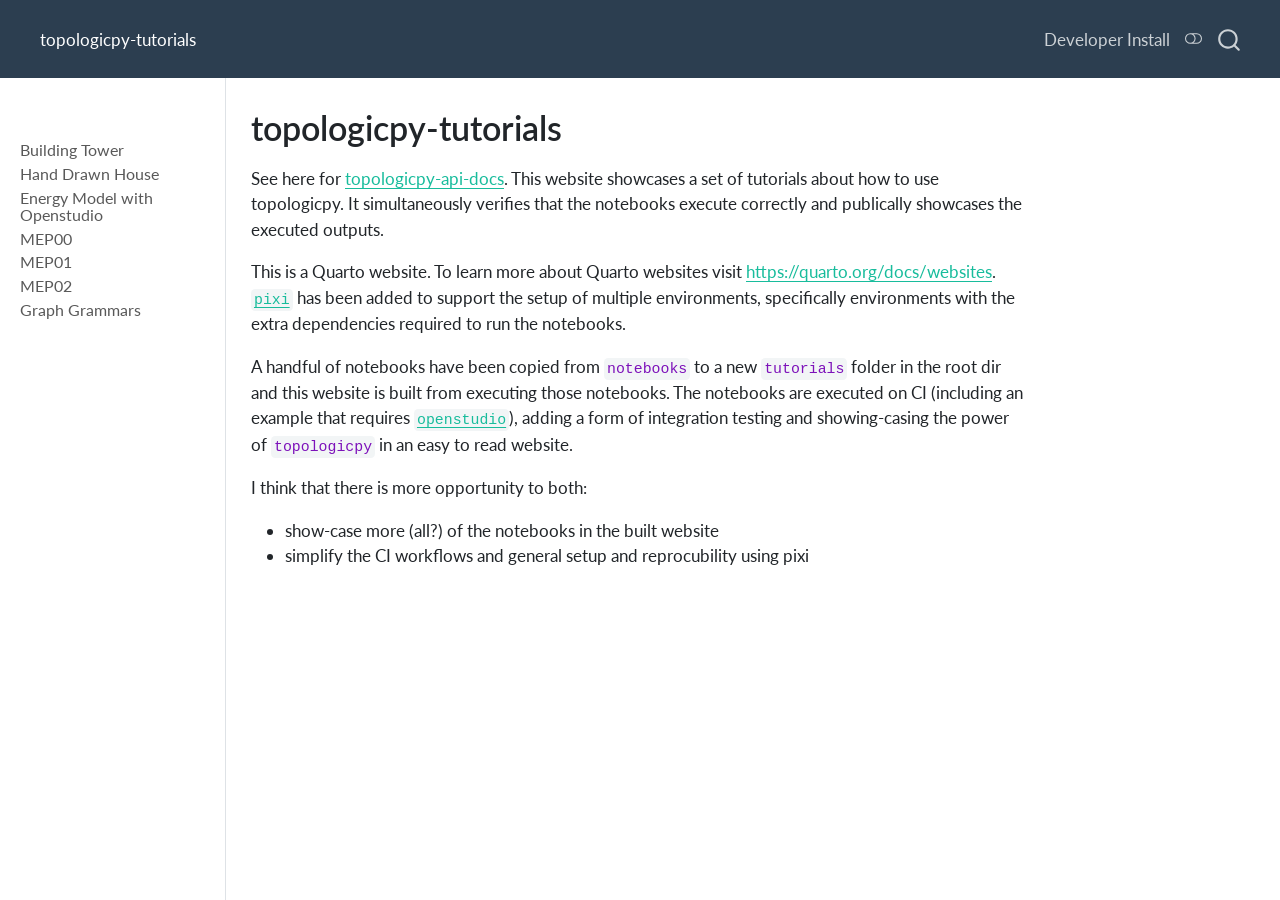
==== commit 728c7b01: "Deploying to gh-pages from @ jgunstone/topologicpy@ab0acfe5e5755a2f996eb416ed5c71fe83c81ea2 🚀" ====
--- a/index.html
+++ b/index.html
@@ -42,9 +42,9 @@
 <link href="site_libs/quarto-html/quarto-syntax-highlighting-ed96de9b727972fe78a7b5d16c58bf87.css" rel="stylesheet" class="quarto-color-scheme-extra" id="quarto-text-highlighting-styles">
 <script src="site_libs/bootstrap/bootstrap.min.js"></script>
 <link href="site_libs/bootstrap/bootstrap-icons.css" rel="stylesheet">
-<link href="site_libs/bootstrap/bootstrap-09db7b91c76ad24a862351fa19b58de7.min.css" rel="stylesheet" append-hash="true" class="quarto-color-scheme" id="quarto-bootstrap" data-mode="light">
-<link href="site_libs/bootstrap/bootstrap-dark-cad6db429cd7bb5a19799e7468fdf4a5.min.css" rel="stylesheet" append-hash="true" class="quarto-color-scheme quarto-color-alternate" id="quarto-bootstrap" data-mode="dark">
-<link href="site_libs/bootstrap/bootstrap-09db7b91c76ad24a862351fa19b58de7.min.css" rel="stylesheet" append-hash="true" class="quarto-color-scheme-extra" id="quarto-bootstrap" data-mode="light">
+<link href="site_libs/bootstrap/bootstrap-9e2062a8ba65f8be352550e47ae0b728.min.css" rel="stylesheet" append-hash="true" class="quarto-color-scheme" id="quarto-bootstrap" data-mode="light">
+<link href="site_libs/bootstrap/bootstrap-dark-bf1fa0d5cf8d976b482313c095f358b8.min.css" rel="stylesheet" append-hash="true" class="quarto-color-scheme quarto-color-alternate" id="quarto-bootstrap" data-mode="dark">
+<link href="site_libs/bootstrap/bootstrap-9e2062a8ba65f8be352550e47ae0b728.min.css" rel="stylesheet" append-hash="true" class="quarto-color-scheme-extra" id="quarto-bootstrap" data-mode="light">
 <script id="quarto-search-options" type="application/json">{
   "location": "navbar",
   "copy-button": false,
@@ -254,6 +254,12 @@
   <li class="nav-item">
     <a class="nav-link active" href="./index.html" aria-current="page"> 
 <span class="menu-text">topologicpy-tutorials</span></a>
+  </li>  
+</ul>
+            <ul class="navbar-nav navbar-nav-scroll ms-auto">
+  <li class="nav-item">
+    <a class="nav-link" href="./INSTALL.html"> 
+<span class="menu-text">Developer Install</span></a>
   </li>  
 </ul>
           </div> <!-- /navcollapse -->
@@ -289,8 +295,14 @@
     <ul class="list-unstyled mt-1">
         <li class="sidebar-item">
   <div class="sidebar-item-container"> 
-  <a href="./Building_Tower.html" class="sidebar-item-text sidebar-link">
+  <a href="./BuildingTower.html" class="sidebar-item-text sidebar-link">
  <span class="menu-text">Building Tower</span></a>
+  </div>
+</li>
+        <li class="sidebar-item">
+  <div class="sidebar-item-container"> 
+  <a href="./HandDrawnHouse.html" class="sidebar-item-text sidebar-link">
+ <span class="menu-text">Hand Drawn House</span></a>
   </div>
 </li>
         <li class="sidebar-item">
@@ -301,8 +313,26 @@
 </li>
         <li class="sidebar-item">
   <div class="sidebar-item-container"> 
-  <a href="./MEP.html" class="sidebar-item-text sidebar-link">
- <span class="menu-text">MEP</span></a>
+  <a href="./MEP00.html" class="sidebar-item-text sidebar-link">
+ <span class="menu-text">MEP00</span></a>
+  </div>
+</li>
+        <li class="sidebar-item">
+  <div class="sidebar-item-container"> 
+  <a href="./MEP01.html" class="sidebar-item-text sidebar-link">
+ <span class="menu-text">MEP01</span></a>
+  </div>
+</li>
+        <li class="sidebar-item">
+  <div class="sidebar-item-container"> 
+  <a href="./MEP02.html" class="sidebar-item-text sidebar-link">
+ <span class="menu-text">MEP02</span></a>
+  </div>
+</li>
+        <li class="sidebar-item">
+  <div class="sidebar-item-container"> 
+  <a href="./GraphGrammars.html" class="sidebar-item-text sidebar-link">
+ <span class="menu-text">Graph Grammars</span></a>
   </div>
 </li>
     </ul>
@@ -336,6 +366,7 @@
 </header>
 
 
+<p>See here for <a href="https://topologicpy.readthedocs.io/en/latest/">topologicpy-api-docs</a>. This website showcases a set of tutorials about how to use topologicpy. It simultaneously verifies that the notebooks execute correctly and publically showcases the executed outputs.</p>
 <p>This is a Quarto website. To learn more about Quarto websites visit <a href="https://quarto.org/docs/websites" class="uri">https://quarto.org/docs/websites</a>. <a href="https://pixi.prefix.dev/latest/"><code>pixi</code></a> has been added to support the setup of multiple environments, specifically environments with the extra dependencies required to run the notebooks.</p>
 <p>A handful of notebooks have been copied from <code>notebooks</code> to a new <code>tutorials</code> folder in the root dir and this website is built from executing those notebooks. The notebooks are executed on CI (including an example that requires <a href="https://openstudio.net/downloads0"><code>openstudio</code></a>), adding a form of integration testing and showing-casing the power of <code>topologicpy</code> in an easy to read website.</p>
 <p>I think that there is more opportunity to both:</p>
